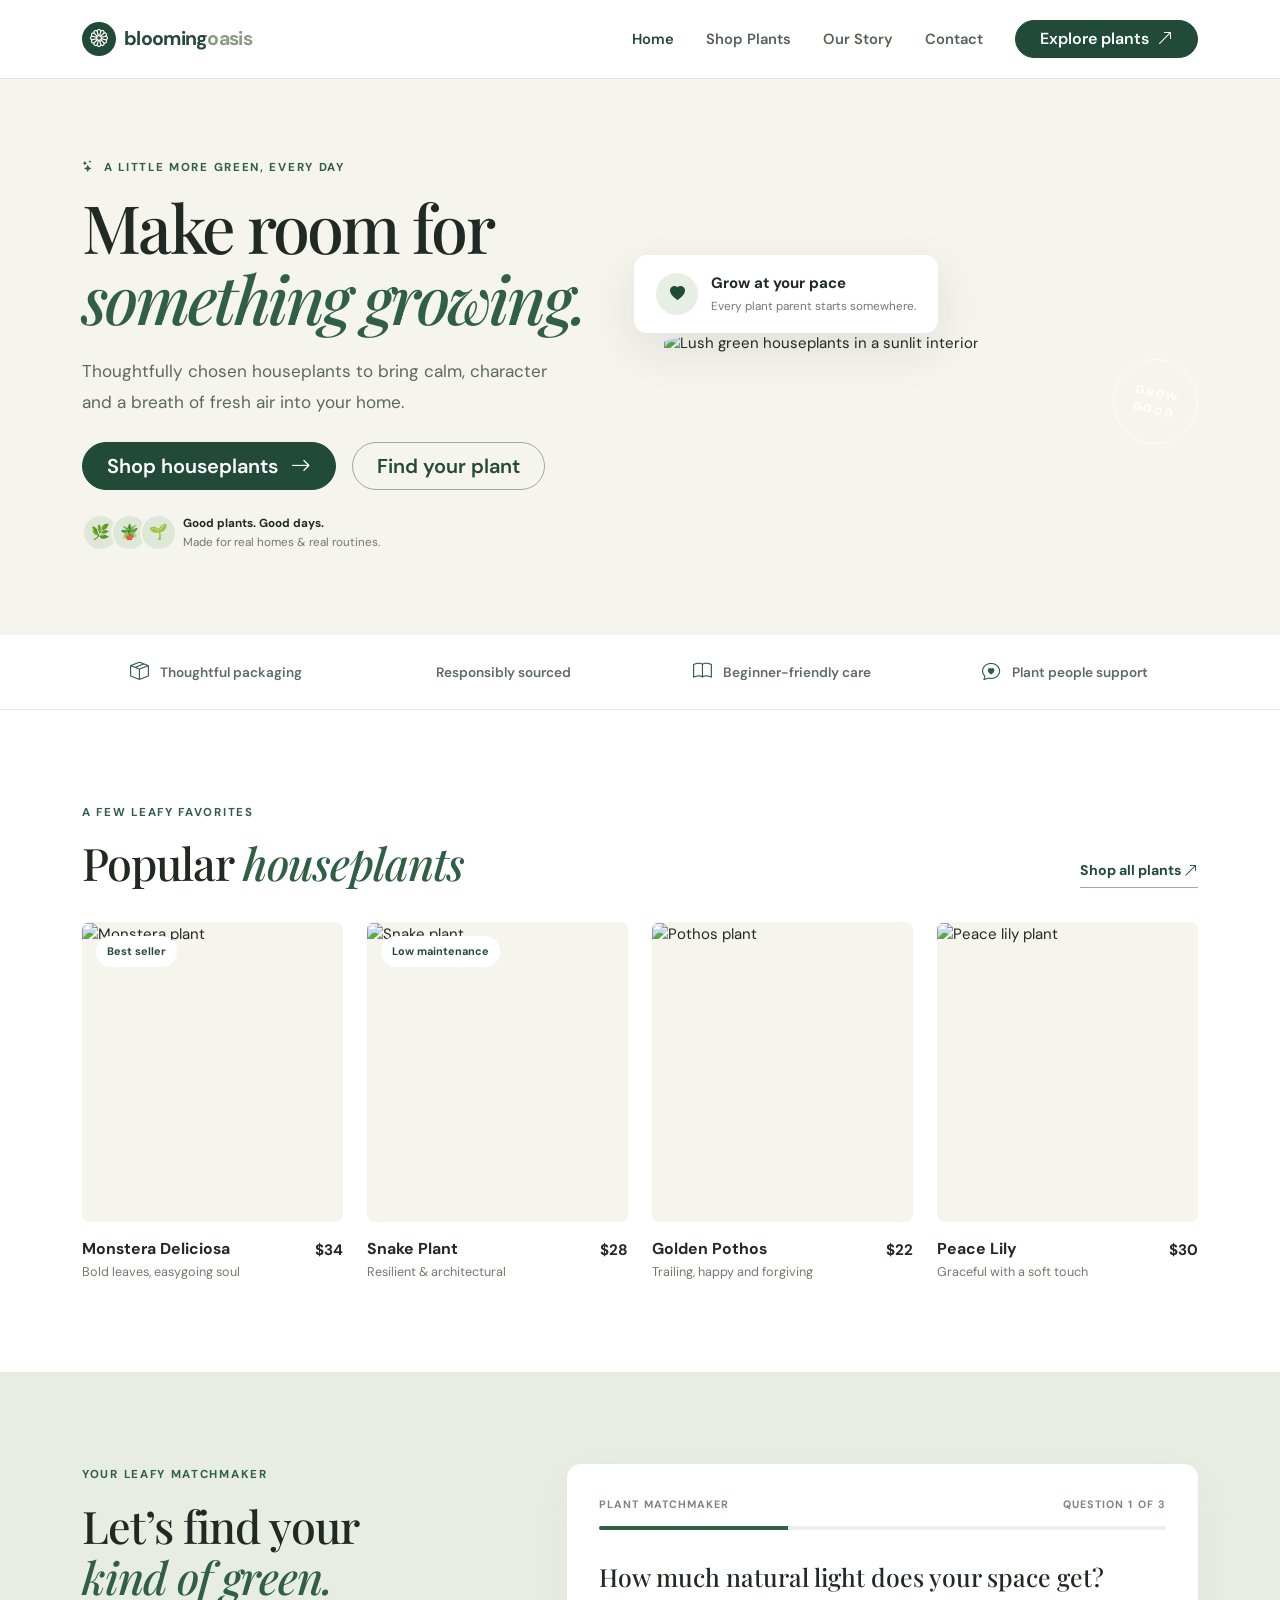
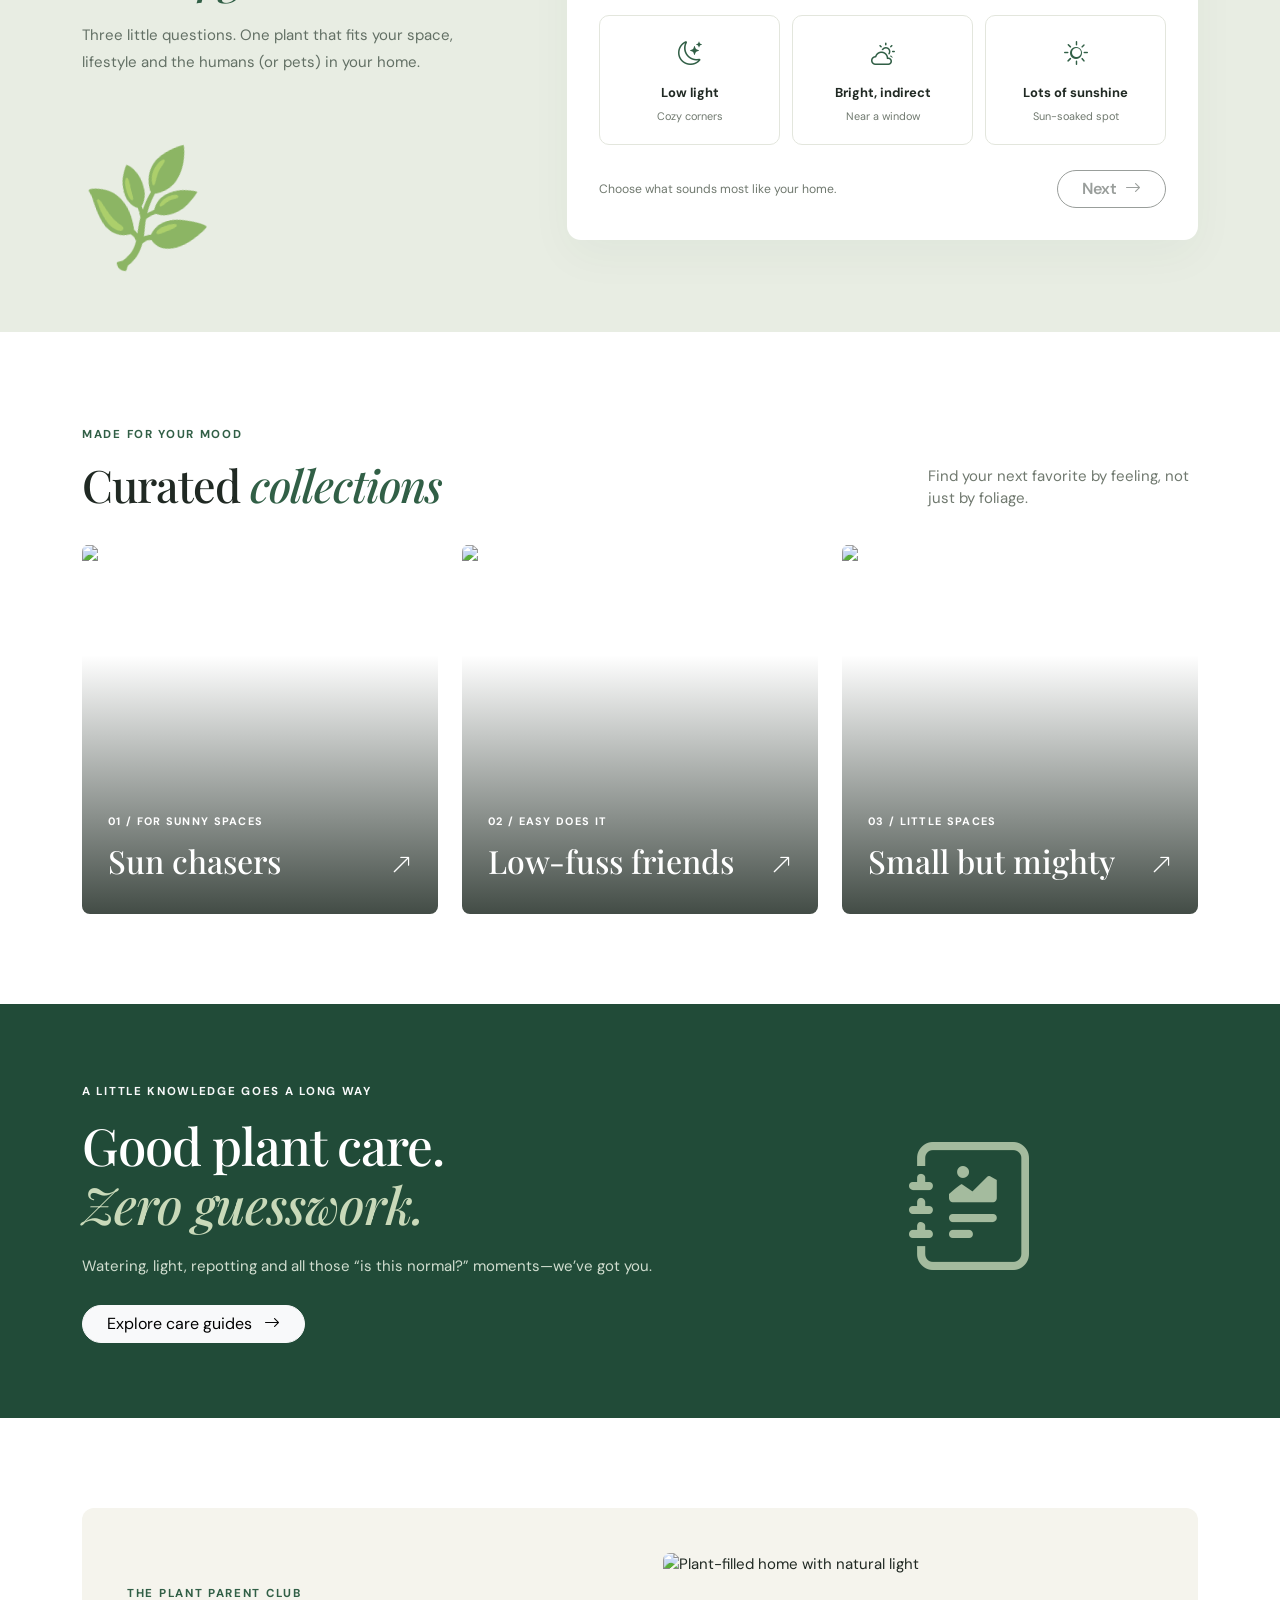
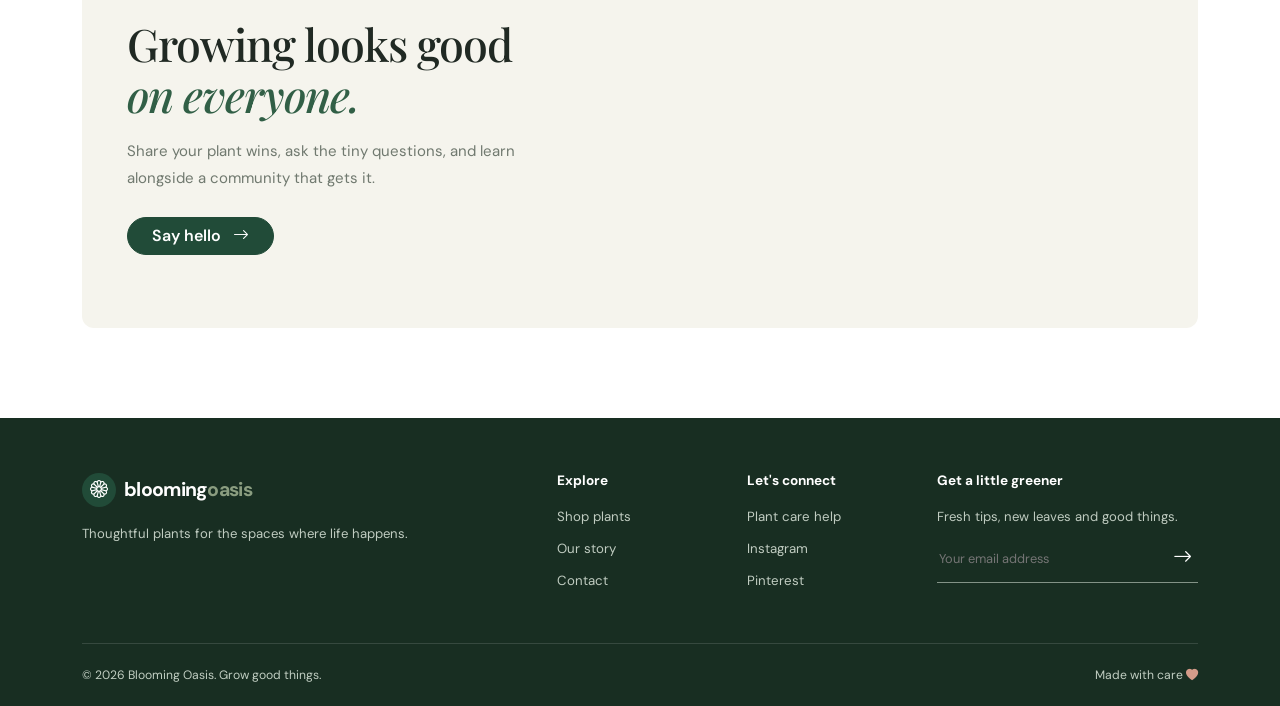
==== index.html @ 4da8145e "mehedi" ====
<!doctype html>
<html lang="en">

<head>
    <meta charset="utf-8">
    <meta name="viewport" content="width=device-width,initial-scale=1">
    <meta name="description"
        content="Bring nature home with thoughtfully curated houseplants, care guides and plant-parent tips.">
    <title>Blooming Oasis | Bring nature home</title>
    <link href="https://cdn.jsdelivr.net/npm/bootstrap@5.3.3/dist/css/bootstrap.min.css" rel="stylesheet">
    <link href="https://cdn.jsdelivr.net/npm/bootstrap-icons@1.11.3/font/bootstrap-icons.min.css" rel="stylesheet">
    <link href="assets/style.css" rel="stylesheet">
</head>

<body>
    <nav class="navbar navbar-expand-lg bg-white sticky-top border-bottom">
        <div class="container"><a class="navbar-brand brand" href="index.html"><span class="brand-mark"><i
                        class="bi bi-flower1"></i></span> blooming<span>oasis</span></a><button class="navbar-toggler"
                data-bs-toggle="collapse" data-bs-target="#nav"><span class="navbar-toggler-icon"></span></button>
            <div id="nav" class="collapse navbar-collapse">
                <ul class="navbar-nav ms-auto align-items-lg-center gap-lg-3">
                    <li><a class="nav-link active" href="index.html">Home</a></li>
                    <li><a class="nav-link" href="product.html">Shop Plants</a></li>
                    <li><a class="nav-link" href="about.html">Our Story</a></li>
                    <li><a class="nav-link" href="contact.html">Contact</a></li>
                    <li><a class="btn btn-dark-green rounded-pill px-4 ms-lg-2" href="product.html">Explore plants <i
                                class="bi bi-arrow-up-right ms-1"></i></a></li>
                </ul>
            </div>
        </div>
    </nav>
    <header class="hero">
        <div class="container">
            <div class="row align-items-center g-5">
                <div class="col-lg-6"><span class="eyebrow"><i class="bi bi-stars me-2"></i>A little more green, every
                        day</span>
                    <h1>Make room for<br><em>something growing.</em></h1>
                    <p class="hero-copy">Thoughtfully chosen houseplants to bring calm, character and a breath of fresh
                        air into your home.</p>
                    <div class="d-flex flex-wrap gap-3 mt-4"><a class="btn btn-dark-green btn-lg rounded-pill px-4"
                            href="product.html">Shop houseplants <i class="bi bi-arrow-right ms-2"></i></a><a
                            class="btn btn-outline-green btn-lg rounded-pill px-4" href="#plant-quiz">Find your
                            plant</a></div>
                    <div class="hero-proof mt-4">
                        <div class="avatar-stack"><span>🌿</span><span>🪴</span><span>🌱</span></div><small><strong>Good
                                plants. Good days.</strong><br>Made for real homes & real routines.</small>
                    </div>
                </div>
                <div class="col-lg-6">
                    <div class="hero-photo-wrap"><img class="hero-photo"
                            src="https://images.unsplash.com/photo-1497250681960-ef046c08a56e?auto=format&fit=crop&w=1200&q=85"
                            alt="Lush green houseplants in a sunlit interior">
                        <div class="floating-note"><i class="bi bi-heart-fill"></i><span><strong>Grow at your
                                    pace</strong><small>Every plant parent starts somewhere.</small></span></div>
                        <div class="photo-stamp">GROW<br>GOOD</div>
                    </div>
                </div>
            </div>
        </div>
    </header>
    <section class="trust-strip">
        <div class="container">
            <div class="row text-center g-3">
                <div class="col-6 col-lg-3"><i class="bi bi-box-seam"></i> Thoughtful packaging</div>
                <div class="col-6 col-lg-3"><i class="bi bi-leaf"></i> Responsibly sourced</div>
                <div class="col-6 col-lg-3"><i class="bi bi-book"></i> Beginner-friendly care</div>
                <div class="col-6 col-lg-3"><i class="bi bi-chat-heart"></i> Plant people support</div>
            </div>
        </div>
    </section>
    <section class="section-pad" id="popular">
        <div class="container">
            <div class="section-heading">
                <div><span class="eyebrow">A few leafy favorites</span>
                    <h2>Popular <em>houseplants</em></h2>
                </div><a href="product.html" class="text-link">Shop all plants <i class="bi bi-arrow-up-right"></i></a>
            </div>
            <div class="row g-4">
                <div class="col-6 col-lg-3"><a class="product-card" href="product.html">
                        <div class="product-img"><img
                                src="https://images.unsplash.com/photo-1614594975525-e45190c55d0b?auto=format&fit=crop&w=650&q=80"
                                alt="Monstera plant"><span class="pill">Best seller</span></div>
                        <div class="product-meta">
                            <div>
                                <h3>Monstera Deliciosa</h3>
                                <p>Bold leaves, easygoing soul</p>
                            </div><strong>$34</strong>
                        </div>
                    </a></div>
                <div class="col-6 col-lg-3"><a class="product-card" href="product.html">
                        <div class="product-img"><img
                                src="https://images.unsplash.com/photo-1509423350716-97f9360b4e09?auto=format&fit=crop&w=650&q=80"
                                alt="Snake plant"><span class="pill">Low maintenance</span></div>
                        <div class="product-meta">
                            <div>
                                <h3>Snake Plant</h3>
                                <p>Resilient & architectural</p>
                            </div><strong>$28</strong>
                        </div>
                    </a></div>
                <div class="col-6 col-lg-3"><a class="product-card" href="product.html">
                        <div class="product-img"><img
                                src="https://images.unsplash.com/photo-1597055181300-a8b6be5c8f0d?auto=format&fit=crop&w=650&q=80"
                                alt="Pothos plant"></div>
                        <div class="product-meta">
                            <div>
                                <h3>Golden Pothos</h3>
                                <p>Trailing, happy and forgiving</p>
                            </div><strong>$22</strong>
                        </div>
                    </a></div>
                <div class="col-6 col-lg-3"><a class="product-card" href="product.html">
                        <div class="product-img"><img
                                src="https://images.unsplash.com/photo-1593691509543-c55fb32e5cee?auto=format&fit=crop&w=650&q=80"
                                alt="Peace lily plant"></div>
                        <div class="product-meta">
                            <div>
                                <h3>Peace Lily</h3>
                                <p>Graceful with a soft touch</p>
                            </div><strong>$30</strong>
                        </div>
                    </a></div>
            </div>
        </div>
    </section>
    <section class="quiz-section section-pad" id="plant-quiz">
        <div class="container">
            <div class="row align-items-center g-5">
                <div class="col-lg-5"><span class="eyebrow">Your leafy matchmaker</span>
                    <h2>Let’s find your<br><em>kind of green.</em></h2>
                    <p>Three little questions. One plant that fits your space, lifestyle and the humans (or pets) in
                        your home.</p>
                    <div class="quiz-deco">🌿</div>
                </div>
                <div class="col-lg-7">
                    <div class="quiz-box">
                        <div class="quiz-top"><span>PLANT MATCHMAKER</span><span id="quiz-step">QUESTION 1 OF 3</span>
                        </div>
                        <div class="progress quiz-progress">
                            <div id="quiz-progress" class="progress-bar" style="width:33%"></div>
                        </div>
                        <div id="quiz-content">
                            <h3>How much natural light does your space get?</h3>
                            <div class="choice-grid"><button class="quiz-choice" data-group="light" data-value="low"><i
                                        class="bi bi-moon-stars"></i><strong>Low light</strong><small>Cozy
                                        corners</small></button><button class="quiz-choice" data-group="light"
                                    data-value="medium"><i class="bi bi-cloud-sun"></i><strong>Bright,
                                        indirect</strong><small>Near a window</small></button><button
                                    class="quiz-choice" data-group="light" data-value="high"><i
                                        class="bi bi-sun"></i><strong>Lots of sunshine</strong><small>Sun-soaked
                                        spot</small></button></div>
                        </div>
                        <div class="quiz-foot"><span id="quiz-feedback">Choose what sounds most like your
                                home.</span><button class="btn btn-dark-green rounded-pill px-4" id="quiz-next"
                                disabled>Next <i class="bi bi-arrow-right ms-1"></i></button></div>
                    </div>
                </div>
            </div>
        </div>
    </section>
    <section class="section-pad">
        <div class="container">
            <div class="section-heading">
                <div><span class="eyebrow">Made for your mood</span>
                    <h2>Curated <em>collections</em></h2>
                </div>
                <p class="section-side">Find your next favorite by feeling, not just by foliage.</p>
            </div>
            <div class="row g-4">
                <div class="col-md-4"><a class="collection-card" href="product.html"><img
                            src="https://images.unsplash.com/photo-1501004318641-b39e6451bec6?auto=format&fit=crop&w=850&q=80"
                            alt="Sunlit plants">
                        <div><span>01 / FOR SUNNY SPACES</span>
                            <h3>Sun chasers</h3><i class="bi bi-arrow-up-right"></i>
                        </div>
                    </a></div>
                <div class="col-md-4"><a class="collection-card" href="product.html"><img
                            src="https://images.unsplash.com/photo-1485955900006-10f4d324d411?auto=format&fit=crop&w=850&q=80"
                            alt="A cluster of houseplants">
                        <div><span>02 / EASY DOES IT</span>
                            <h3>Low-fuss friends</h3><i class="bi bi-arrow-up-right"></i>
                        </div>
                    </a></div>
                <div class="col-md-4"><a class="collection-card" href="product.html"><img
                            src="https://images.unsplash.com/photo-1494438639946-1ebd1d20bf85?auto=format&fit=crop&w=850&q=80"
                            alt="Plants styled in an interior">
                        <div><span>03 / LITTLE SPACES</span>
                            <h3>Small but mighty</h3><i class="bi bi-arrow-up-right"></i>
                        </div>
                    </a></div>
            </div>
        </div>
    </section>
    <section class="care-banner">
        <div class="container">
            <div class="row align-items-center g-4">
                <div class="col-lg-7"><span class="eyebrow text-light">A little knowledge goes a long way</span>
                    <h2>Good plant care.<br><em>Zero guesswork.</em></h2>
                    <p>Watering, light, repotting and all those “is this normal?” moments—we’ve got you.</p><a
                        href="product.html#care" class="btn btn-light rounded-pill px-4">Explore care guides <i
                            class="bi bi-arrow-right ms-2"></i></a>
                </div>
                <div class="col-lg-5 text-center">
                    <div class="care-icon"><i class="bi bi-journal-richtext"></i></div>
                </div>
            </div>
        </div>
    </section>
    <section class="section-pad">
        <div class="container">
            <div class="community-box">
                <div><span class="eyebrow">The plant parent club</span>
                    <h2>Growing looks good<br><em>on everyone.</em></h2>
                    <p>Share your plant wins, ask the tiny questions, and learn alongside a community that gets it.</p>
                    <a href="contact.html" class="btn btn-dark-green rounded-pill px-4">Say hello <i
                            class="bi bi-arrow-right ms-2"></i></a>
                </div><img
                    src="https://images.unsplash.com/photo-1466692476868-aef1dfb1e735?auto=format&fit=crop&w=900&q=85"
                    alt="Plant-filled home with natural light">
            </div>
        </div>
    </section>
     <footer class="footer">
        <div class="container">
            <div class="row g-4">
                <div class="col-lg-5"><a class="navbar-brand brand text-white" href="index.html"><span
                            class="brand-mark"><i class="bi bi-flower1"></i></span> blooming<span>oasis</span></a>
                    <p class="footer-note">Thoughtful plants for the spaces where life happens.</p>
                </div>
                <div class="col-6 col-lg-2">
                    <h6>Explore</h6><a href="product.html">Shop plants</a><a href="about.html">Our story</a><a
                        href="contact.html">Contact</a>
                </div>
                <div class="col-6 col-lg-2">
                    <h6>Let's connect</h6><a href="contact.html">Plant care help</a><a href="#">Instagram</a><a
                        href="#">Pinterest</a>
                </div>
                <div class="col-lg-3">
                    <h6>Get a little greener</h6>
                    <p>Fresh tips, new leaves and good things.</p>
                    <form class="newsletter"><input type="email" placeholder="Your email address" required><button
                            aria-label="Subscribe"><i class="bi bi-arrow-right"></i></button></form>
                </div>
            </div>
            <div class="footer-bottom"><span>© <span class="year"></span> Blooming Oasis. Grow good
                    things.</span><span>Made with care <i class="bi bi-heart-fill"></i></span></div>
        </div>
    </footer>
    <div class="toast-container position-fixed bottom-0 end-0 p-3">
        <div id="siteToast" class="toast">
            <div class="toast-body"></div>
        </div>
    </div>
    <script src="https://cdn.jsdelivr.net/npm/bootstrap@5.3.3/dist/js/bootstrap.bundle.min.js"></script>
    <script src="assets/app.js"></script>
</body>

</html>
---- assets/style.css ----
@import url('https://fonts.googleapis.com/css2?family=DM+Sans:wght@400;500;600;700&family=Playfair+Display:ital,wght@0,500;0,600;0,700;1,500;1,600&display=swap');
:root{--green:#214b38;--green2:#315f46;--ink:#202923;--muted:#70796f;--cream:#f5f4ed;--sage:#e8ede3;--line:#e3e6dd;--serif:'Playfair Display',Georgia,serif;--sans:'DM Sans',sans-serif}*{box-sizing:border-box}body{font-family:var(--sans);color:var(--ink);font-size:15px}a{text-decoration:none;color:inherit}.navbar{padding:17px 0}.brand{font-weight:700;letter-spacing:-.7px;color:var(--green);font-size:1.22rem;display:flex;align-items:center;gap:8px}.brand>span:last-child{margin-left:-8px;color:#8a9d80}.brand-mark{display:inline-grid;place-items:center;background:var(--green);color:#fff;border-radius:50%;height:34px;width:34px;font-size:18px}.nav-link{font-weight:600;color:#566258!important;font-size:.92rem}.nav-link.active,.nav-link:hover{color:var(--green)!important}.btn-dark-green{background:var(--green);color:white;border:1px solid var(--green);font-weight:600}.btn-dark-green:hover{background:#163927;color:white;border-color:#163927}.btn-outline-green{border:1px solid #9cac9d;color:var(--green);font-weight:600}.btn-outline-green:hover{background:var(--green);color:#fff}.hero{background:var(--cream);padding:76px 0 84px;overflow:hidden}.eyebrow{font-size:.72rem;text-transform:uppercase;letter-spacing:1.7px;font-weight:700;color:var(--green2);display:inline-block;margin-bottom:16px}.hero h1,.page-hero h1{font-family:var(--serif);font-size:clamp(3rem,5.2vw,5rem);letter-spacing:-2.7px;line-height:1.06;font-weight:500;margin-bottom:23px}.hero h1 em,.page-hero h1 em,h2 em{font-weight:500;color:var(--green2)}.hero-copy{font-size:1.07rem;line-height:1.8;color:#5d685f;max-width:470px}.hero-photo-wrap{position:relative;padding:0 24px 20px 0}.hero-photo{height:490px;width:100%;object-fit:cover;border-radius:46% 46% 8px 8px}.floating-note{position:absolute;left:-30px;bottom:42px;display:flex;gap:13px;align-items:center;background:#fff;padding:17px 22px;border-radius:13px;box-shadow:0 16px 50px #203e281a}.floating-note>i{background:#e7efe5;color:var(--green);height:42px;width:42px;display:grid;place-items:center;border-radius:50%}.floating-note strong,.floating-note small{display:block}.floating-note small{font-size:.73rem;color:var(--muted);margin-top:4px}.photo-stamp{position:absolute;right:0;top:28px;border:1px solid #ffffffa8;border-radius:50%;height:85px;width:85px;display:grid;place-content:center;text-align:center;color:#fff;font-size:.7rem;font-weight:700;letter-spacing:2px;transform:rotate(13deg)}.hero-proof{display:flex;align-items:center;gap:14px}.avatar-stack{display:flex}.avatar-stack span{height:37px;width:37px;border-radius:50%;background:#dfe8d8;display:grid;place-items:center;border:2px solid var(--cream);margin-right:-8px}.hero-proof small{font-size:.73rem;color:var(--muted);line-height:1.6}.hero-proof strong{color:var(--ink)}.trust-strip{padding:23px 0;border-bottom:1px solid var(--line);color:#5d6c60;font-weight:600;font-size:.85rem}.trust-strip i{color:var(--green2);font-size:1.15rem;margin-right:9px}.section-pad{padding:90px 0}.section-heading{display:flex;justify-content:space-between;align-items:end;margin-bottom:34px;gap:20px}.section-heading h2,.quiz-section h2,.care-banner h2,.community-box h2,.story-grid h2,.values-section h2,.contact-intro h2{font:500 clamp(2.1rem,3.5vw,3.15rem)/1.14 var(--serif);letter-spacing:-1px;margin:0}.text-link{font-size:.88rem;color:var(--green);font-weight:700;border-bottom:1px solid #9bac9e;padding-bottom:6px;white-space:nowrap}.section-side{max-width:270px;color:var(--muted);margin:0}.product-card{display:block}.product-img{height:300px;position:relative;overflow:hidden;background:var(--cream);border-radius:8px}.product-img img{height:100%;width:100%;object-fit:cover;transition:transform .6s}.product-card:hover .product-img img{transform:scale(1.05)}.pill{position:absolute;top:14px;left:14px;background:#fff;padding:7px 11px;border-radius:20px;font-size:.68rem;font-weight:700;color:var(--green)}.product-meta{display:flex;justify-content:space-between;gap:8px;padding-top:17px}.product-meta h3{font-size:.99rem;font-weight:700;margin:0 0 5px}.product-meta p{font-size:.79rem;color:var(--muted);margin:0}.product-meta>strong{font-size:.95rem}.quiz-section{background:var(--sage)}.quiz-section p{color:#637065;line-height:1.8;max-width:400px;margin-top:20px}.quiz-deco{font-size:6rem;opacity:.65;margin-top:22px;transform:rotate(-15deg)}.quiz-box{background:#fff;border-radius:14px;padding:32px;box-shadow:0 16px 45px #23442b0a}.quiz-top{display:flex;justify-content:space-between;color:#7a887b;font-size:.67rem;letter-spacing:1.1px;font-weight:700}.quiz-progress{height:4px;margin:14px 0 30px;background:#edf0e9}.quiz-progress .progress-bar{background:var(--green2);transition:width .3s}.quiz-box h3{font:500 1.55rem var(--serif);margin-bottom:22px}.choice-grid{display:grid;grid-template-columns:repeat(3,1fr);gap:12px}.quiz-choice{border:1px solid var(--line);border-radius:10px;background:#fff;padding:20px 10px;display:flex;align-items:center;flex-direction:column;gap:6px;color:var(--ink);transition:.2s}.quiz-choice i{font-size:1.5rem;color:var(--green2);margin-bottom:5px}.quiz-choice strong{font-size:.81rem}.quiz-choice small{font-size:.68rem;color:var(--muted)}.quiz-choice.selected{border:1.5px solid var(--green2);background:#f1f6ef;box-shadow:0 0 0 2px #315f4612}.quiz-foot{display:flex;justify-content:space-between;align-items:center;gap:15px;margin-top:25px}.quiz-foot span{font-size:.76rem;color:var(--muted)}.quiz-foot button:disabled{opacity:.45}.collection-card{height:370px;display:block;position:relative;border-radius:8px;overflow:hidden;color:#fff}.collection-card:after{content:"";position:absolute;inset:0;background:linear-gradient(0deg,#101c14c9,transparent 70%)}.collection-card img{width:100%;height:100%;object-fit:cover;transition:transform .5s}.collection-card:hover img{transform:scale(1.04)}.collection-card>div{position:absolute;z-index:1;bottom:25px;left:26px;right:26px}.collection-card span{font-size:.68rem;letter-spacing:1.3px;font-weight:700}.collection-card h3{font:500 2rem var(--serif);margin:7px 0}.collection-card i{position:absolute;right:0;bottom:8px;font-size:1.3rem}.care-banner{background:var(--green);padding:75px 0;color:white}.care-banner h2{font-size:clamp(2.4rem,4vw,3.7rem)}.care-banner h2 em{color:#c9d9b9}.care-banner p{color:#d0ddcf;line-height:1.8;margin:20px 0 25px}.care-icon{font-size:8rem;color:#c5d7b8;opacity:.8}.community-box{background:var(--cream);display:grid;grid-template-columns:1fr 1fr;gap:45px;align-items:center;padding:45px;border-radius:12px}.community-box p{color:var(--muted);line-height:1.8;max-width:430px;margin:18px 0 25px}.community-box img{width:100%;height:330px;object-fit:cover;border-radius:7px}.footer{background:#182e22;color:#fff;padding:55px 0 0}.footer-note{color:#c1cec2;margin-top:17px}.footer h6{font-weight:700;font-size:.85rem;margin-bottom:18px}.footer a:not(.brand){display:block;color:#c0ccc1;font-size:.83rem;margin-bottom:12px}.footer p{color:#c0ccc1;font-size:.82rem}.newsletter{display:flex;border-bottom:1px solid #839387;padding-bottom:8px}.newsletter input{background:none;border:0;color:#fff;outline:0;width:100%;font:inherit;font-size:.8rem}.newsletter button{border:0;background:none;color:white;font-size:1.2rem}.footer-bottom{display:flex;justify-content:space-between;border-top:1px solid #ffffff21;padding:22px 0;margin-top:40px;color:#c1cec2;font-size:.76rem}.footer-bottom i{color:#d49b89}.page-hero{background:var(--cream);padding:76px 0 70px}.page-hero h1{font-size:clamp(3rem,5vw,4.8rem)}.page-hero p{color:var(--muted);max-width:550px;line-height:1.8}.detail-image{height:610px;border-radius:9px;overflow:hidden;background:var(--cream)}.detail-image img{width:100%;height:100%;object-fit:cover}.detail-thumbs{display:flex;gap:12px;margin-top:12px}.detail-thumbs img{width:calc(33.333% - 8px);height:125px;object-fit:cover;border-radius:6px}.product-details h2{font:500 clamp(2rem,3.4vw,3rem) var(--serif);letter-spacing:-1px}.rating{margin-top:12px}.rating span{color:#c18a39;letter-spacing:2px}.rating small{color:var(--muted);margin-left:8px}.detail-price{font-size:1.55rem;font-weight:700;margin:18px 0}.detail-price del{font-size:1rem;font-weight:400;color:#92998f;margin-left:8px}.save-tag{font-size:.65rem;letter-spacing:.7px;background:#e7efe3;color:var(--green);padding:7px 9px;border-radius:4px;vertical-align:middle;margin-left:10px}.detail-desc{line-height:1.85;color:#68736a}.detail-chips{display:grid;gap:10px;margin-top:20px}.detail-chips span{color:#56655a;font-size:.84rem}.detail-chips i{color:var(--green2);font-size:1.1rem;width:25px}.pot-options{display:grid;gap:9px}.pot-options label input{position:absolute;opacity:0}.pot-options label span{border:1px solid var(--line);border-radius:7px;padding:13px 15px;display:flex;justify-content:space-between;font-size:.83rem;cursor:pointer}.pot-options input:checked+span{border-color:var(--green2);background:#f3f7f0}.pot-options b{color:var(--green2);font-size:.78rem}.form-select,.form-control{border-color:#dce2d9;border-radius:7px;padding:12px}.form-select:focus,.form-control:focus{border-color:var(--green2);box-shadow:0 0 0 .2rem #315f4617}.buy-row{display:flex;gap:12px}.qty{display:flex;align-items:center;border:1px solid var(--line);border-radius:30px;padding:4px 9px;gap:12px}.qty button{border:0;background:none;font-size:1.2rem;width:24px}.qty span{font-weight:700}.accordion-item{border-color:var(--line)}.accordion-button{font-weight:700;font-size:.9rem;color:var(--ink);box-shadow:none!important}.accordion-button:not(.collapsed){background:#f2f6ef;color:var(--green)}.accordion-body{font-size:.85rem;line-height:1.8;color:var(--muted)}.muted{color:var(--muted)}.bg-soft{background:#f7f8f4}.tip-card{padding:29px;border:1px solid var(--line);height:100%;border-radius:8px}.tip-card>span{font-size:.67rem;color:var(--green2);letter-spacing:1.2px;font-weight:700}.tip-card h3{font:500 1.55rem var(--serif);margin:18px 0 12px}.tip-card p{font-size:.86rem;color:var(--muted);line-height:1.8}.cart-modal{border:0;border-radius:14px;padding:10px}.story-grid{display:grid;grid-template-columns:1fr 1fr;gap:70px;align-items:center}.story-grid img{width:100%;height:550px;object-fit:cover;border-radius:9px}.story-grid p{color:var(--muted);line-height:1.9;margin-top:18px}.values-section{background:var(--sage)}.value-card{background:#fff;border-radius:8px;padding:32px;height:100%}.value-card i{font-size:2rem;color:var(--green2)}.value-card h3{font:500 1.35rem var(--serif);margin:20px 0 12px}.value-card p{font-size:.86rem;color:var(--muted);line-height:1.8;margin:0}.team-card{text-align:center;padding:10px 20px}.team-card img{width:170px;height:170px;object-fit:cover;border-radius:50%;margin-bottom:20px}.team-card h3{font:500 1.45rem var(--serif);margin-bottom:5px}.team-card span{font-size:.75rem;color:var(--green2);font-weight:700}.team-card p{color:var(--muted);font-size:.84rem;line-height:1.7;margin-top:12px}.contact-intro>p{color:var(--muted);line-height:1.8;margin:20px 0 30px}.contact-line{display:flex;gap:15px;align-items:center;margin:20px 0}.contact-line>i{height:46px;width:46px;display:grid;place-items:center;background:var(--sage);color:var(--green);border-radius:50%;font-size:1.15rem}.contact-line small,.contact-line a,.contact-line span{display:block}.contact-line small{font-size:.65rem;letter-spacing:1px;color:var(--muted);font-weight:700;margin-bottom:4px}.contact-line a,.contact-line span{font-size:.85rem;font-weight:600}.contact-photo{width:100%;height:200px;object-fit:cover;border-radius:8px;margin-top:20px}.contact-form{padding:35px;border:1px solid var(--line);border-radius:12px}.contact-form h3{font:500 1.8rem var(--serif)}.contact-form>p{font-size:.8rem}.form-label{font-size:.82rem;font-weight:600}.chat-launcher{position:fixed;right:25px;bottom:24px;z-index:1020;border:0;background:var(--green);color:#fff;padding:13px 19px;border-radius:40px;box-shadow:0 8px 28px #162c1e38;display:flex;align-items:center;gap:10px;font-weight:600;font-size:.84rem}.chat-launcher i{font-size:1.2rem}.chat-window{position:fixed;right:25px;bottom:86px;z-index:1021;width:min(360px,calc(100vw - 32px));height:460px;background:white;box-shadow:0 16px 60px #15271e35;border:1px solid var(--line);border-radius:15px;overflow:hidden;display:flex;flex-direction:column}.chat-window[hidden]{display:none}.chat-head{background:var(--green);color:white;padding:16px;display:flex;justify-content:space-between;align-items:center}.chat-head strong,.chat-head small{display:block}.chat-head small{color:#d1dfd2;font-size:.72rem;margin-top:4px}.chat-head button{border:0;background:none;color:white;font-size:1.1rem}.chat-messages{flex:1;padding:15px;overflow:auto;background:#f7f8f5;display:flex;flex-direction:column;gap:10px}.chat-bubble{max-width:88%;padding:11px 13px;border-radius:12px;font-size:.82rem;line-height:1.55}.chat-bubble.bot{background:white;border:1px solid var(--line);align-self:flex-start}.chat-bubble.user{background:#e4eee0;align-self:flex-end}.chat-compose{display:flex;gap:7px;padding:11px;border-top:1px solid var(--line)}.chat-compose input{min-width:0;flex:1;border:0;outline:0;padding:7px;font:inherit;font-size:.8rem}.chat-compose button{border:0;background:var(--green);color:#fff;border-radius:50%;height:37px;width:37px}.chat-disclaimer{text-align:center;color:#8c968d;font-size:.63rem;padding:0 0 9px}.toast{border:0;border-radius:10px;box-shadow:0 8px 30px #15271e25}
@media(max-width:991px){.hero{padding:55px 0}.hero-photo{height:410px}.floating-note{left:0}.section-pad{padding:68px 0}.detail-image{height:500px}.story-grid{gap:35px}.story-grid img{height:470px}.community-box{gap:25px;padding:30px}}@media(max-width:575px){.hero h1,.page-hero h1{letter-spacing:-1.5px}.hero-photo-wrap{padding:0 0 20px 10px}.hero-photo{height:350px}.floating-note{left:-3px;bottom:30px;padding:12px}.photo-stamp{right:5px}.section-pad{padding:55px 0}.section-heading{align-items:start;flex-direction:column}.section-side{max-width:100%}.product-img{height:210px}.product-meta h3{font-size:.85rem}.product-meta p{font-size:.7rem}.quiz-box{padding:21px}.choice-grid{gap:7px}.quiz-choice{padding:14px 5px}.quiz-choice strong{font-size:.7rem}.quiz-choice small{font-size:.6rem}.quiz-foot{align-items:flex-start;flex-direction:column}.quiz-foot button{width:100%}.collection-card{height:310px}.community-box{grid-template-columns:1fr;padding:24px}.community-box img{height:240px}.footer-bottom{gap:12px;flex-wrap:wrap}.detail-image{height:390px}.detail-thumbs img{height:85px}.story-grid{grid-template-columns:1fr;gap:30px}.story-grid img{height:340px}.contact-form{padding:23px}.chat-launcher{right:14px;bottom:14px}.chat-window{right:12px;bottom:75px}.care-icon{display:none}}
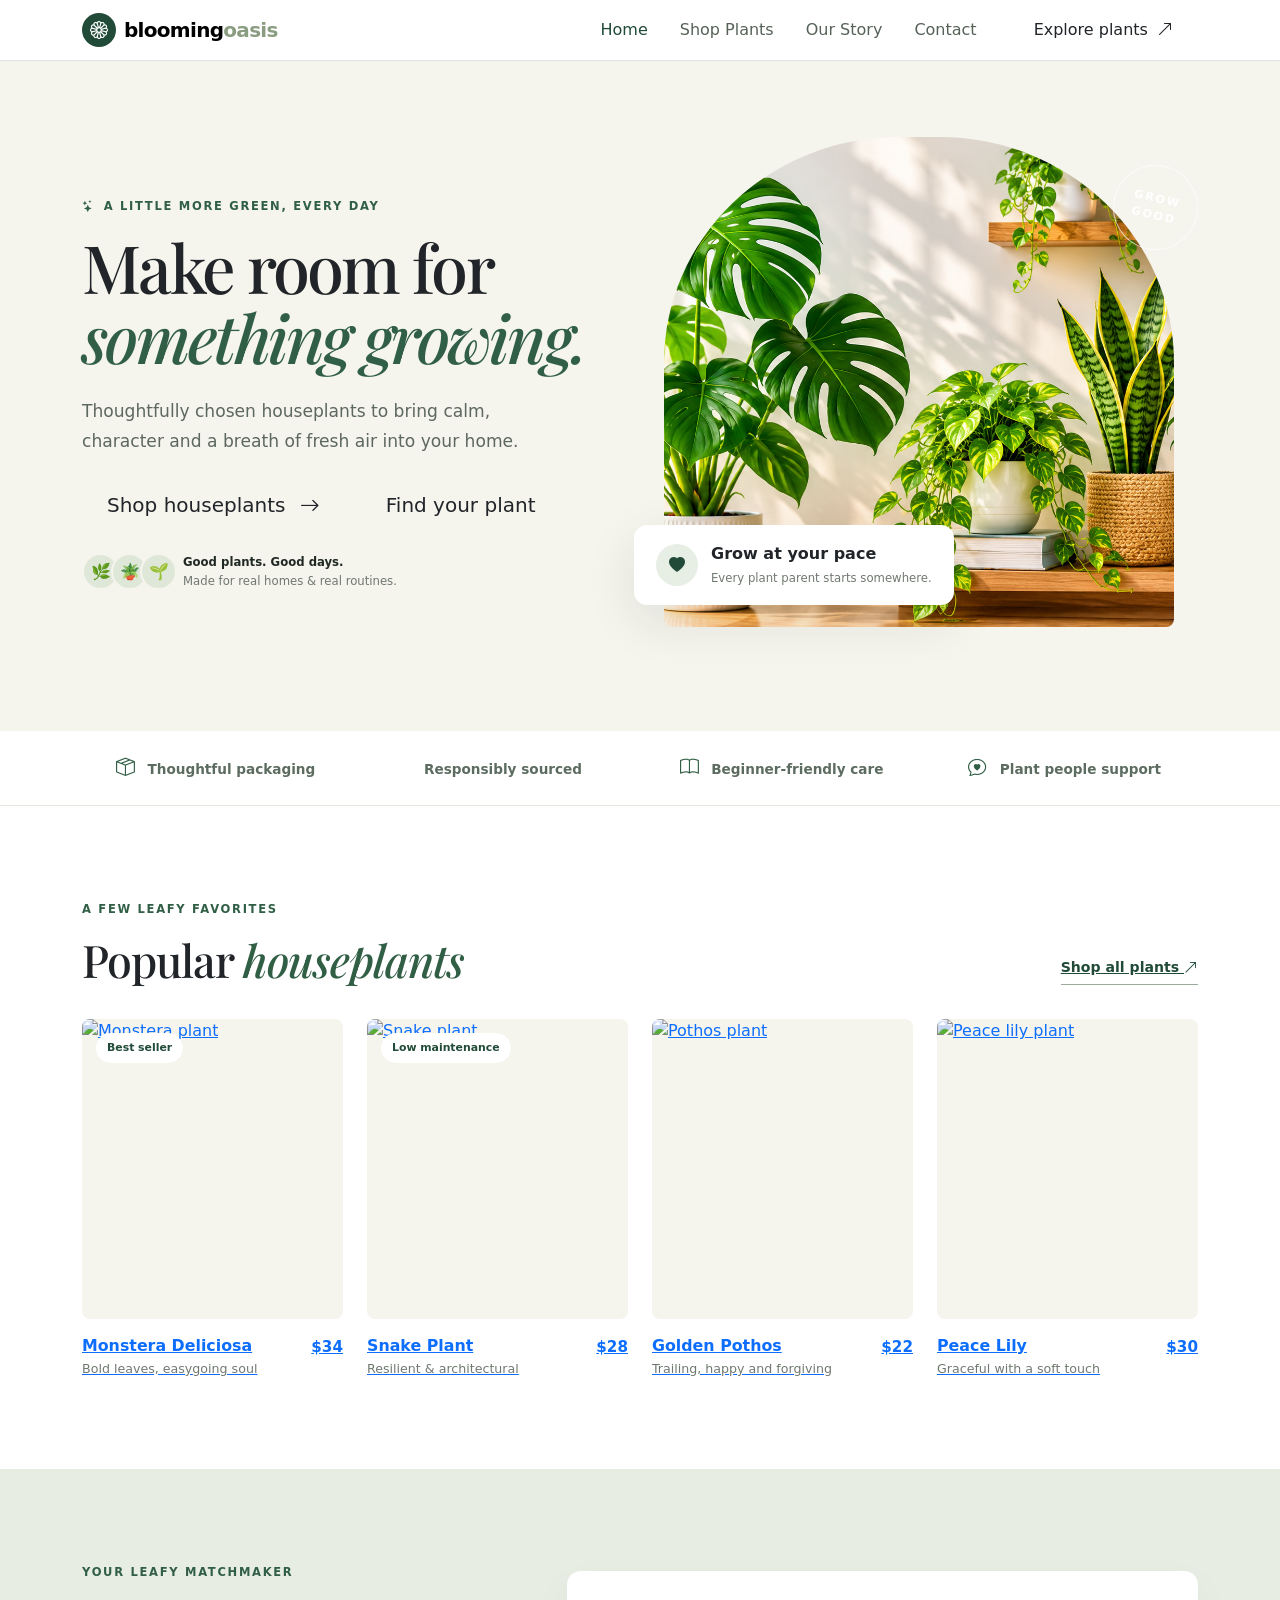
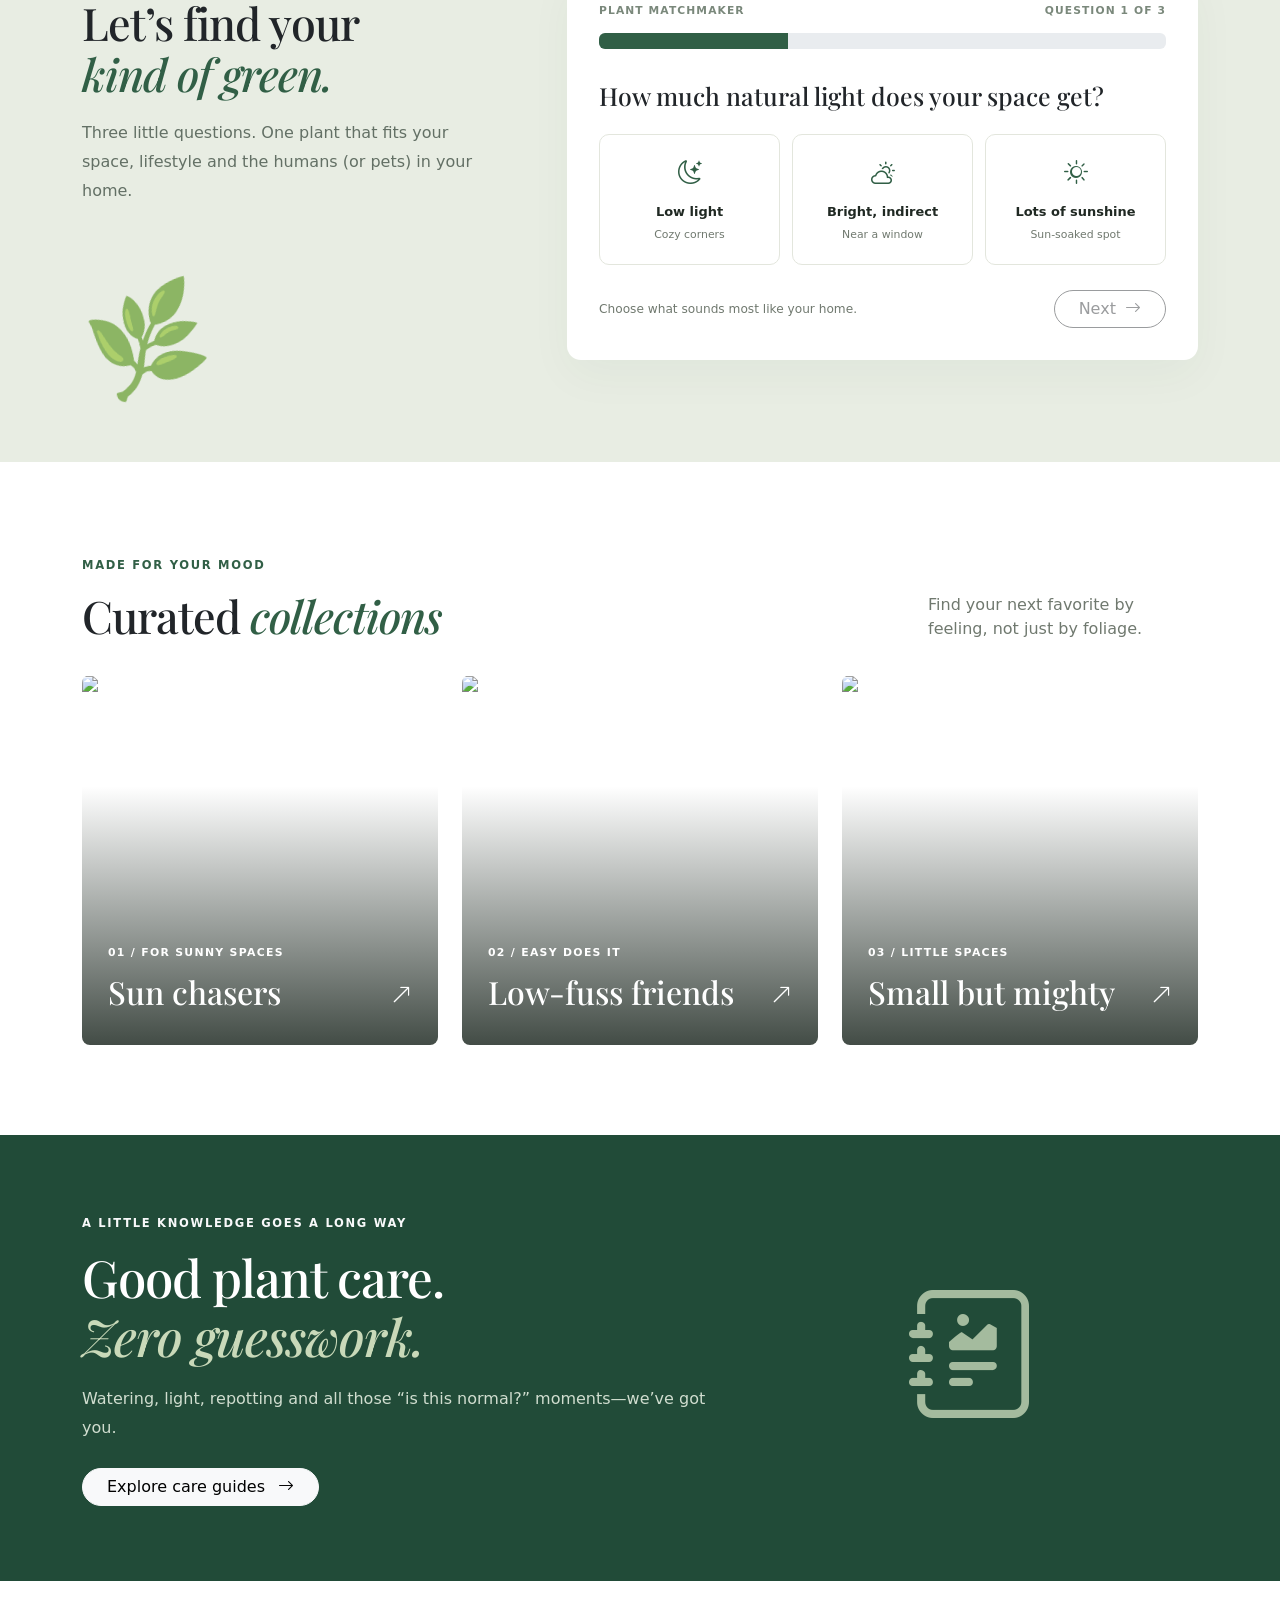
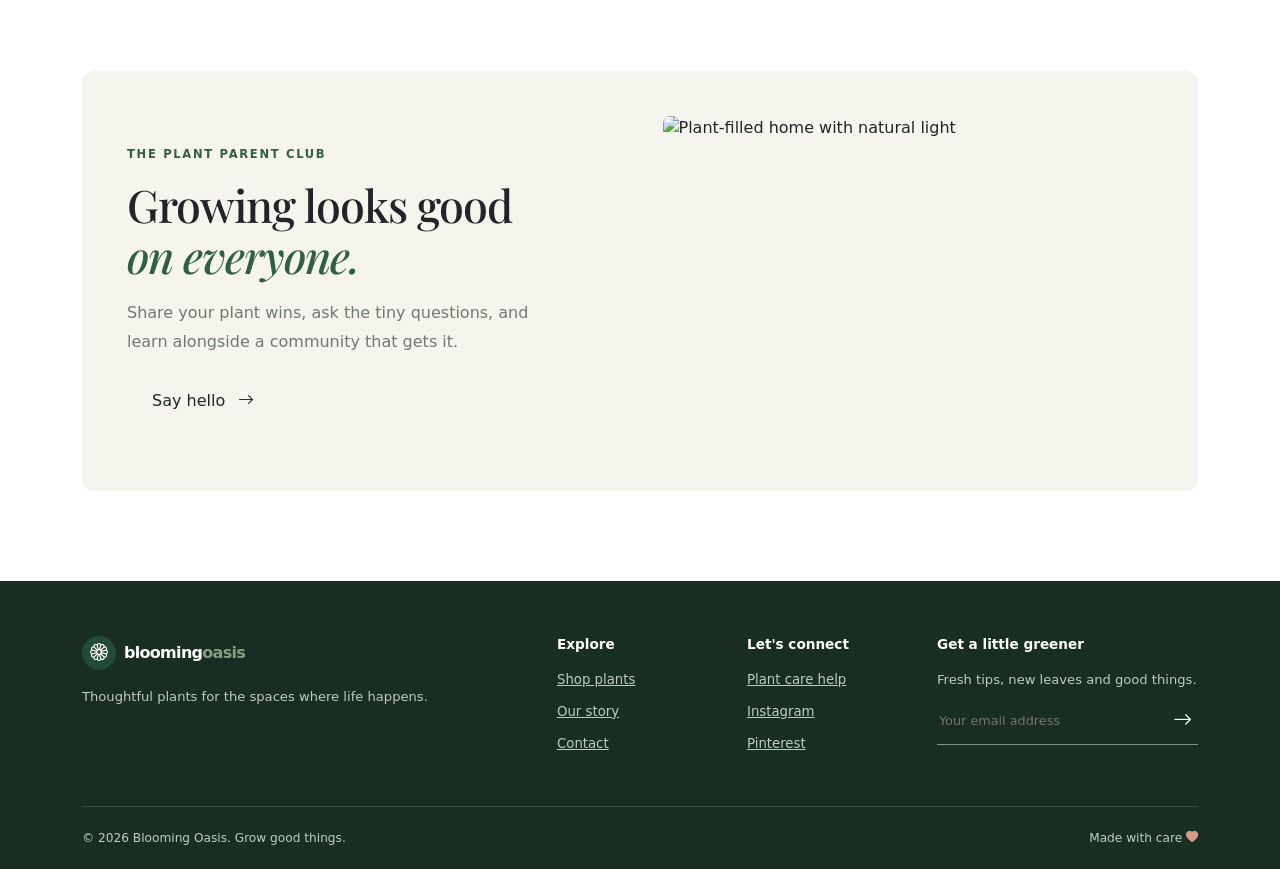
==== commit 1c6c1c9e: "mehedi" ====
--- a/index.html
+++ b/index.html
@@ -10,6 +10,7 @@
     <link href="https://cdn.jsdelivr.net/npm/bootstrap@5.3.3/dist/css/bootstrap.min.css" rel="stylesheet">
     <link href="https://cdn.jsdelivr.net/npm/bootstrap-icons@1.11.3/font/bootstrap-icons.min.css" rel="stylesheet">
     <link href="assets/style.css" rel="stylesheet">
+     <link href="https://cdn.jsdelivr.net/npm/bootstrap@5.3.3/dist/css/bootstrap.min.css" rel="stylesheet">
 </head>
 
 <body>
@@ -29,7 +30,7 @@
             </div>
         </div>
     </nav>
-    <header class="hero">
+     <header class="hero">
         <div class="container">
             <div class="row align-items-center g-5">
                 <div class="col-lg-6"><span class="eyebrow"><i class="bi bi-stars me-2"></i>A little more green, every
@@ -48,7 +49,7 @@
                 </div>
                 <div class="col-lg-6">
                     <div class="hero-photo-wrap"><img class="hero-photo"
-                            src="https://images.unsplash.com/photo-1497250681960-ef046c08a56e?auto=format&fit=crop&w=1200&q=85"
+                            src="./assets/6646f665-1f5a-43a7-9a3c-4af12dac3929.png"
                             alt="Lush green houseplants in a sunlit interior">
                         <div class="floating-note"><i class="bi bi-heart-fill"></i><span><strong>Grow at your
                                     pace</strong><small>Every plant parent starts somewhere.</small></span></div>
@@ -57,7 +58,10 @@
                 </div>
             </div>
         </div>
-    </header>
+    </header> 
+     
+
+
     <section class="trust-strip">
         <div class="container">
             <div class="row text-center g-3">
@@ -78,7 +82,7 @@
             <div class="row g-4">
                 <div class="col-6 col-lg-3"><a class="product-card" href="product.html">
                         <div class="product-img"><img
-                                src="https://images.unsplash.com/photo-1614594975525-e45190c55d0b?auto=format&fit=crop&w=650&q=80"
+                                src="https://images.openai.com/static-rsc-4/YGXoB1QMkysJ4i7GryttLseJPB8tSlWuAcQjC_WQEtEtGgtS2AXMPS58O-FXkuhIgHVOeLtAFPGZ4V0d022W8llg588LOstbqE2d0HxEdnM70w6cNF3f36t9I2izsHi96fuXPLSxEVlRcqMg9WGXJ00QqPmEOZodBdEqNrI8hzit8nBnAbIh8XIUpbr9-t1_?purpose=fullsize"
                                 alt="Monstera plant"><span class="pill">Best seller</span></div>
                         <div class="product-meta">
                             <div>
@@ -89,7 +93,7 @@
                     </a></div>
                 <div class="col-6 col-lg-3"><a class="product-card" href="product.html">
                         <div class="product-img"><img
-                                src="https://images.unsplash.com/photo-1509423350716-97f9360b4e09?auto=format&fit=crop&w=650&q=80"
+                                src="https://images.openai.com/static-rsc-4/JTfiX4kxzjy4h0mq_qk_EJvYqVUSD4RCjJqElCtligtoK4SofcZiSmF-iYi6qZfESaWomm1QVepU6PkWJlE9kuXqVZu9oMzw9Klt7BwXkhcF7Du1nYoPYALC9ajbjviSpVbUW8vPylYkxo4XIoKHHUILrMY7SJi54qwCpc14pOOO9R4r9nvSVKjfaWstnc-Y?purpose=fullsize"
                                 alt="Snake plant"><span class="pill">Low maintenance</span></div>
                         <div class="product-meta">
                             <div>
@@ -100,7 +104,7 @@
                     </a></div>
                 <div class="col-6 col-lg-3"><a class="product-card" href="product.html">
                         <div class="product-img"><img
-                                src="https://images.unsplash.com/photo-1597055181300-a8b6be5c8f0d?auto=format&fit=crop&w=650&q=80"
+                                src="https://images.openai.com/static-rsc-4/x67U8-UEcS9d5ohm3U5cnWrOd72OzMYyvHIJruUtlSSUuNu1RdJXPIDskXfeOxq83epAj66CPr0VxwIR-f8SuC1zdS_DCZAatkPuiCYnq9Nn04NK-Cati5rYrosFp3QjGA83t07dj0jVltiMfHFLgHEK5dI5aZ9V1aUDWF1fhYkXYEs1ZiENBgHzM8_6JlMY?purpose=fullsize"
                                 alt="Pothos plant"></div>
                         <div class="product-meta">
                             <div>
@@ -111,7 +115,7 @@
                     </a></div>
                 <div class="col-6 col-lg-3"><a class="product-card" href="product.html">
                         <div class="product-img"><img
-                                src="https://images.unsplash.com/photo-1593691509543-c55fb32e5cee?auto=format&fit=crop&w=650&q=80"
+                                src="https://images.openai.com/static-rsc-4/Szbik0z4QB-lmCHAUa50X7LpmRekSWs7WRJMWUeWjD3qbb2YoqpOaGGGV3l3Rd9y4hhbm6ILSZ9f3v2eUlMbYnm7nMhtdpiSCBH55G-f5FloHW7gZsI1GLUrN3trYu6rkRL57VWXV1N-crGpJA9luJbeCIYGTIPRPwtGZgzu7nSJoSyTgxgccc3D97riVT43?purpose=fullsize"
                                 alt="Peace lily plant"></div>
                         <div class="product-meta">
                             <div>
@@ -220,7 +224,7 @@
             </div>
         </div>
     </section>
-     <footer class="footer">
+    <footer class="footer">
         <div class="container">
             <div class="row g-4">
                 <div class="col-lg-5"><a class="navbar-brand brand text-white" href="index.html"><span
